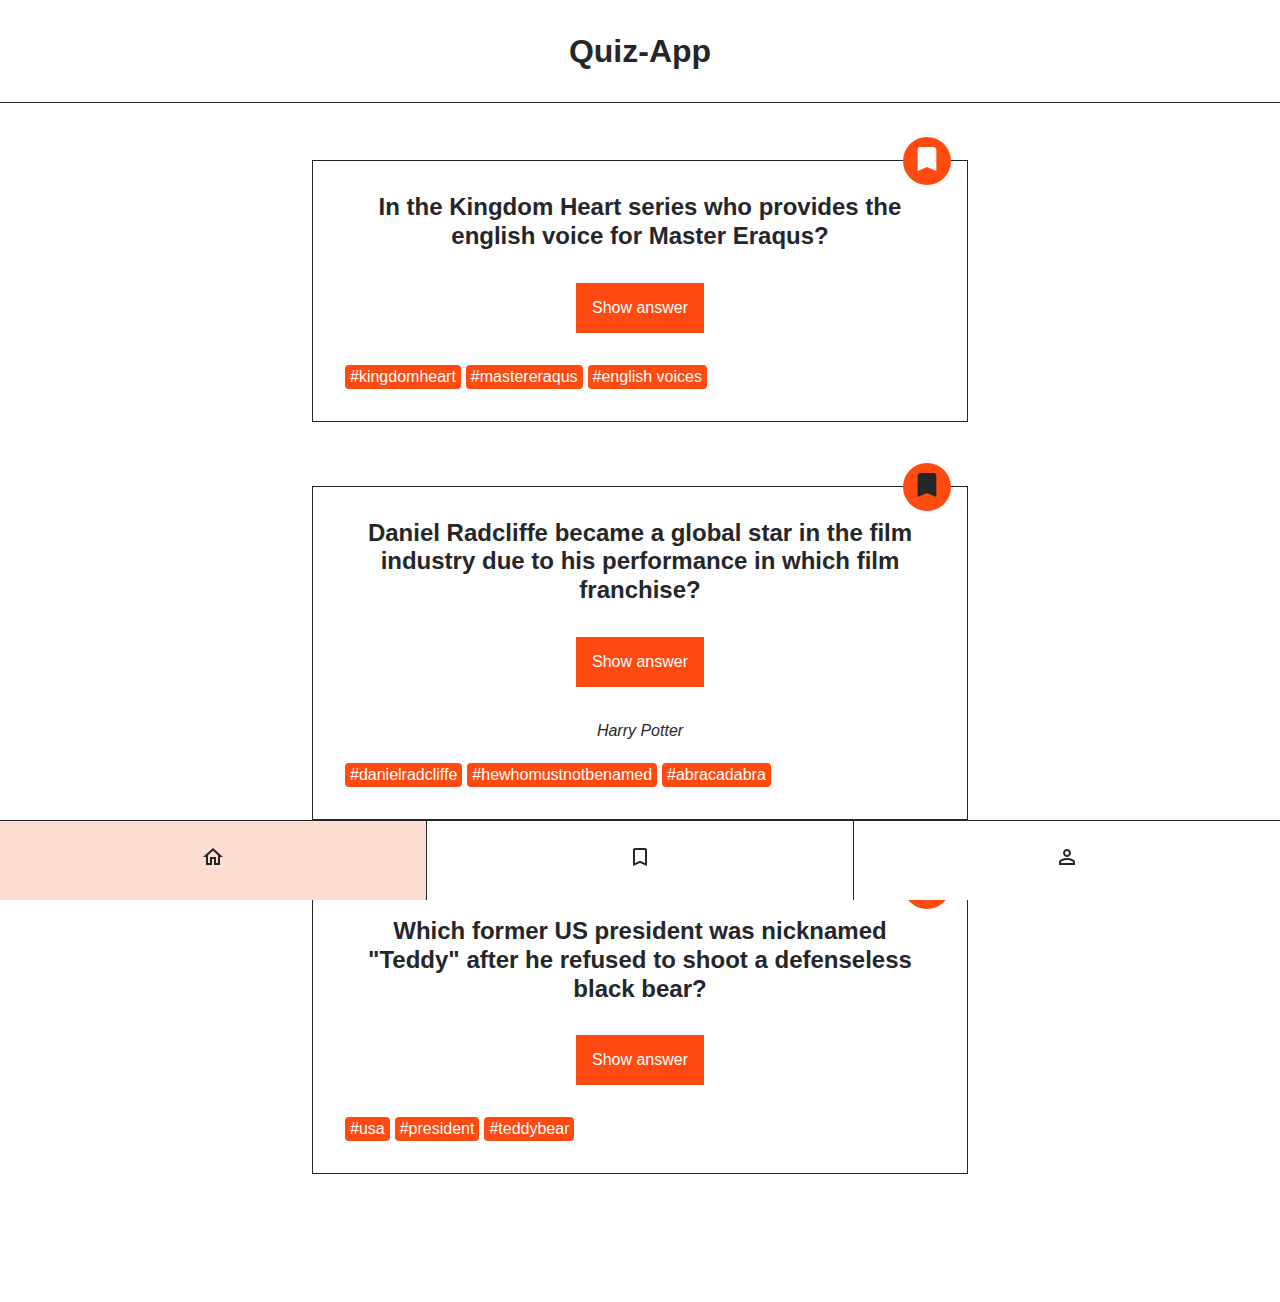
==== index.html @ 58928dc3 ""initial commit"" ====
<!DOCTYPE html>
<html lang="en">
  <head>
    <meta charset="UTF-8" />
    <meta http-equiv="X-UA-Compatible" content="IE=edge" />
    <meta name="viewport" content="width=device-width, initial-scale=1.0" />
    <title>Quiz-App</title>
    <link rel="stylesheet" href="./styles.css" />
  </head>
  <body>
    <header class="header">
      <h1 class="header__title">Quiz-App</h1>
    </header>
    <main>
      <ul class="card-list">
        <!--
                FIRST CARD
              -->
        <li class="card-list__item">
          <article class="card">
            <h2 class="card__question">
              In the Kingdom Heart series who provides the english voice for
              Master Eraqus?
            </h2>
            <button class="card__button-answer" type="button">
              Show answer
            </button>
            <p class="card__answer">Mark Hamill</p>
            <ul class="card__tag-list">
              <li class="card__tag-list-item">#kingdomheart</li>
              <li class="card__tag-list-item">#mastereraqus</li>
              <li class="card__tag-list-item">#english voices</li>
            </ul>
            <div class="card__button-bookmark">
              <button class="bookmark" aria-label="bookmark" type="button">
                <svg
                  class="bookmark__icon"
                  xmlns="http://www.w3.org/2000/svg"
                  viewbox="0 0 24 24"
                >
                  <path
                    d="M17 3H7c-1.1 0-2 .9-2 2v16l7-3 7 3V5c0-1.1-.9-2-2-2z"
                  />
                </svg>
              </button>
            </div>
          </article>
        </li>
        <!--
                SECOND CARD
              -->
        <li class="card-list__item">
          <article class="card">
            <h2 class="card__question">
              Daniel Radcliffe became a global star in the film industry due to
              his performance in which film franchise?
            </h2>
            <button class="card__button-answer" type="button">
              Show answer
            </button>
            <p class="card__answer card__answer--active">Harry Potter</p>
            <ul class="card__tag-list">
              <li class="card__tag-list-item">#danielradcliffe</li>
              <li class="card__tag-list-item">#hewhomustnotbenamed</li>
              <li class="card__tag-list-item">#abracadabra</li>
            </ul>
            <div class="card__button-bookmark">
              <button
                class="bookmark bookmark--active"
                aria-label="bookmark"
                type="button"
              >
                <svg
                  class="bookmark__icon"
                  xmlns="http://www.w3.org/2000/svg"
                  viewbox="0 0 24 24"
                >
                  <path
                    d="M17 3H7c-1.1 0-2 .9-2 2v16l7-3 7 3V5c0-1.1-.9-2-2-2z"
                  />
                </svg>
              </button>
            </div>
          </article>
        </li>
        <!--
                THIRD CARD
              -->
        <li class="card-list__item">
          <article class="card">
            <h2 class="card__question">
              Which former US president was nicknamed &quot;Teddy&quot; after he
              refused to shoot a defenseless black bear?
            </h2>
            <button class="card__button-answer" type="button">
              Show answer
            </button>
            <p class="card__answer">Theodore Roosevelt</p>
            <ul class="card__tag-list">
              <li class="card__tag-list-item">#usa</li>
              <li class="card__tag-list-item">#president</li>
              <li class="card__tag-list-item">#teddybear</li>
            </ul>
            <div class="card__button-bookmark">
              <button class="bookmark" aria-label="bookmark" type="button">
                <svg
                  class="bookmark__icon"
                  xmlns="http://www.w3.org/2000/svg"
                  viewbox="0 0 24 24"
                >
                  <path
                    d="M17 3H7c-1.1 0-2 .9-2 2v16l7-3 7 3V5c0-1.1-.9-2-2-2z"
                  />
                </svg>
              </button>
            </div>
          </article>
        </li>
      </ul>
    </main>

    <nav class="navigation">
      <ul class="navigation__list">
        <li class="navigation__list-item navigation__list-item--active">
          <a
            class="navigation__link"
            href="/index.html"
            aria-label="go to home page"
          >
            <svg
              xmlns="http://www.w3.org/2000/svg"
              height="24px"
              viewbox="0 0 24 24"
              width="24px"
            >
              <path
                d="M12 5.69l5 4.5V18h-2v-6H9v6H7v-7.81l5-4.5M12 3L2 12h3v8h6v-6h2v6h6v-8h3L12 3z"
              />
            </svg>
          </a>
        </li>
        <li class="navigation__list-item">
          <a
            class="navigation__link"
            href="/bookmarks.html"
            aria-label="go to bookmarks page"
          >
            <svg
              xmlns="http://www.w3.org/2000/svg"
              height="24px"
              viewbox="0 0 24 24"
              width="24px"
            >
              <path
                d="M17 3H7c-1.1 0-2 .9-2 2v16l7-3 7 3V5c0-1.1-.9-2-2-2zm0 15l-5-2.18L7 18V5h10v13z"
              />
            </svg>
          </a>
        </li>
        <li class="navigation__list-item">
          <a
            class="navigation__link"
            href="/profile.html"
            aria-label="go to profile page"
          >
            <svg
              xmlns="http://www.w3.org/2000/svg"
              height="24px"
              viewbox="0 0 24 24"
              width="24px"
            >
              <path
                d="M12 6c1.1 0 2 .9 2 2s-.9 2-2 2-2-.9-2-2 .9-2 2-2m0 9c2.7 0 5.8 1.29 6 2v1H6v-.99c.2-.72 3.3-2.01 6-2.01m0-11C9.79 4 8 5.79 8 8s1.79 4 4 4 4-1.79 4-4-1.79-4-4-4zm0 9c-2.67 0-8 1.34-8 4v3h16v-3c0-2.66-5.33-4-8-4z"
              />
            </svg>
          </a>
        </li>
      </ul>
    </nav>
  </body>
</html>
---- styles.css ----
@import "./global.css";

@import "./components/bookmark/bookmark.css";
@import "./components/card-list/card-list.css";
@import "./components/card/card.css";
@import "./components/header/header.css";
@import "./components/navigation/navigation.css";
@import "./components/profile/profile.css";
@import "./components/counter-list/counter-list.css";
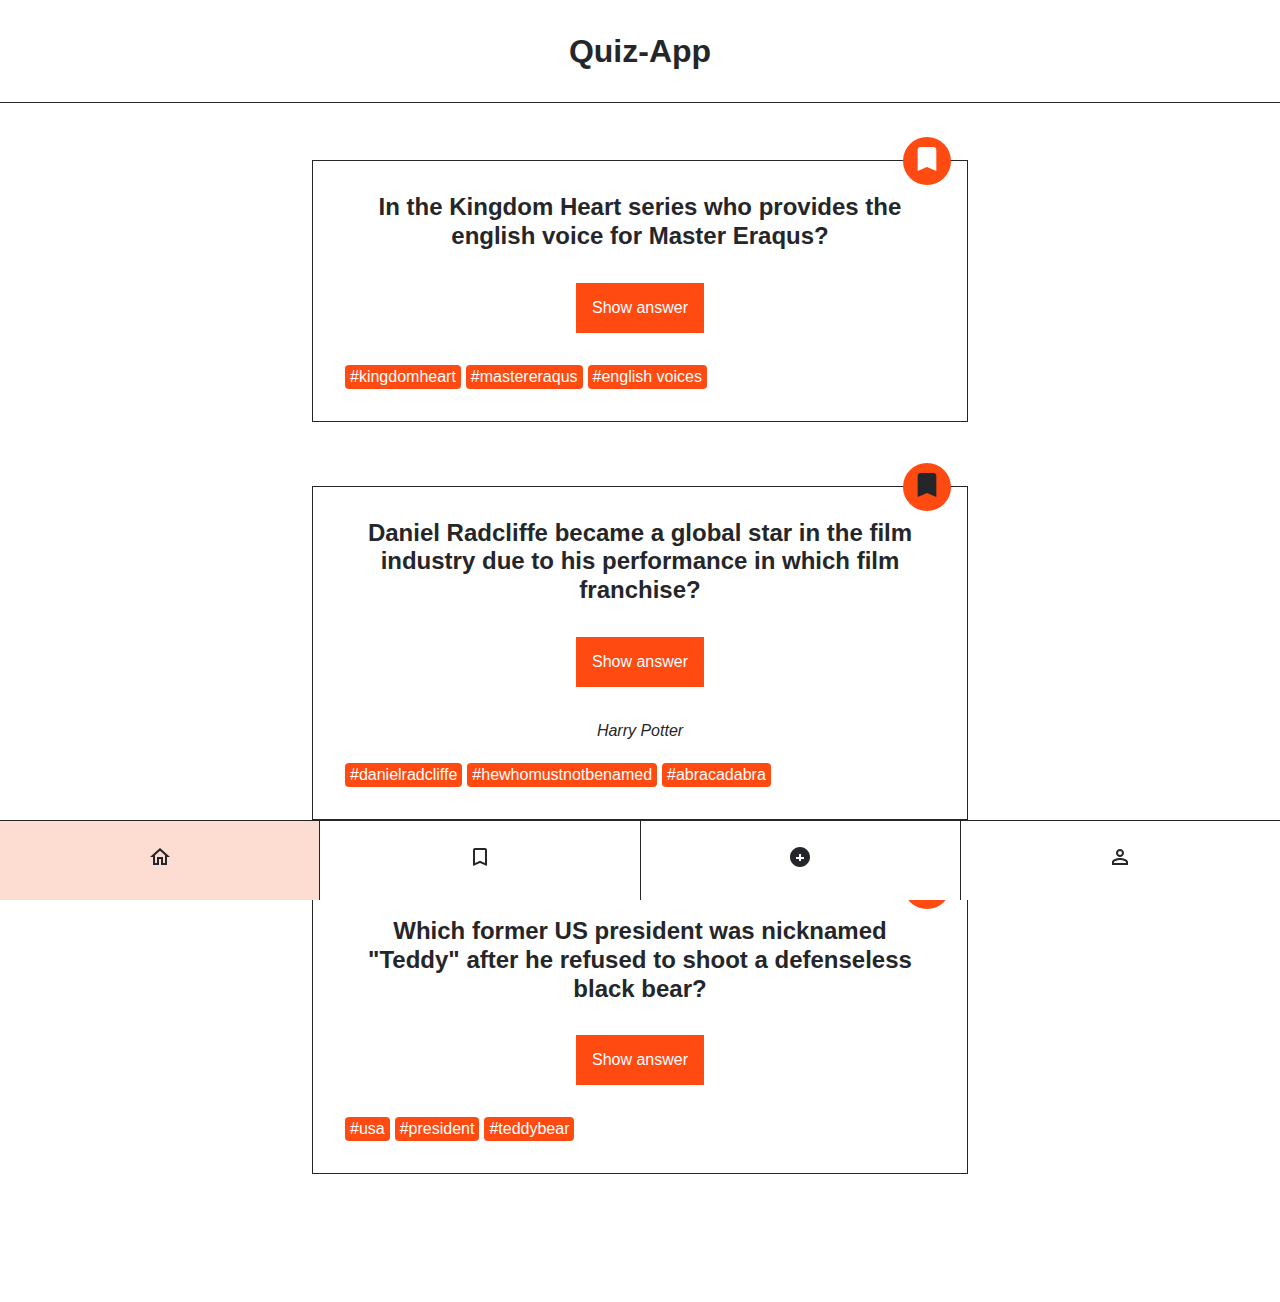
==== commit b4a79d2a: "add form-html" ====
--- a/index.html
+++ b/index.html
@@ -6,6 +6,7 @@
     <meta name="viewport" content="width=device-width, initial-scale=1.0" />
     <title>Quiz-App</title>
     <link rel="stylesheet" href="./styles.css" />
+    
   </head>
   <body>
     <header class="header">
@@ -37,6 +38,8 @@
                   class="bookmark__icon"
                   xmlns="http://www.w3.org/2000/svg"
                   viewbox="0 0 24 24"
+                  type="button"
+                  data-js="bookmark-button"
                 >
                   <path
                     d="M17 3H7c-1.1 0-2 .9-2 2v16l7-3 7 3V5c0-1.1-.9-2-2-2z"
@@ -69,11 +72,13 @@
                 class="bookmark bookmark--active"
                 aria-label="bookmark"
                 type="button"
+                
               >
                 <svg
                   class="bookmark__icon"
                   xmlns="http://www.w3.org/2000/svg"
                   viewbox="0 0 24 24"
+                  
                 >
                   <path
                     d="M17 3H7c-1.1 0-2 .9-2 2v16l7-3 7 3V5c0-1.1-.9-2-2-2z"
@@ -139,6 +144,7 @@
             </svg>
           </a>
         </li>
+
         <li class="navigation__list-item">
           <a
             class="navigation__link"
@@ -157,6 +163,26 @@
             </svg>
           </a>
         </li>
+
+        <li class="navigation__list-item">
+          <a
+            class="navigation__link"
+            href="/form.html"
+            aria-label="go to form page"
+          >
+            <svg
+              xmlns="http://www.w3.org/2000/svg"
+              height="24px"
+              viewbox="0 0 24 24"
+              width="24px"
+            >
+              <path
+                d="M12 2C6.48 2 2 6.48 2 12s4.48 10 10 10 10-4.48 10-10S17.52 2 12 2zm1 14h-2v-2H8v-2h3V9h2v3h3v2h-3v3z"
+              />
+            </svg>
+          </a>
+        </li>
+
         <li class="navigation__list-item">
           <a
             class="navigation__link"
@@ -177,5 +203,6 @@
         </li>
       </ul>
     </nav>
-  </body>
+  <script src="./index.js" defer></script>
+</body>
 </html>
